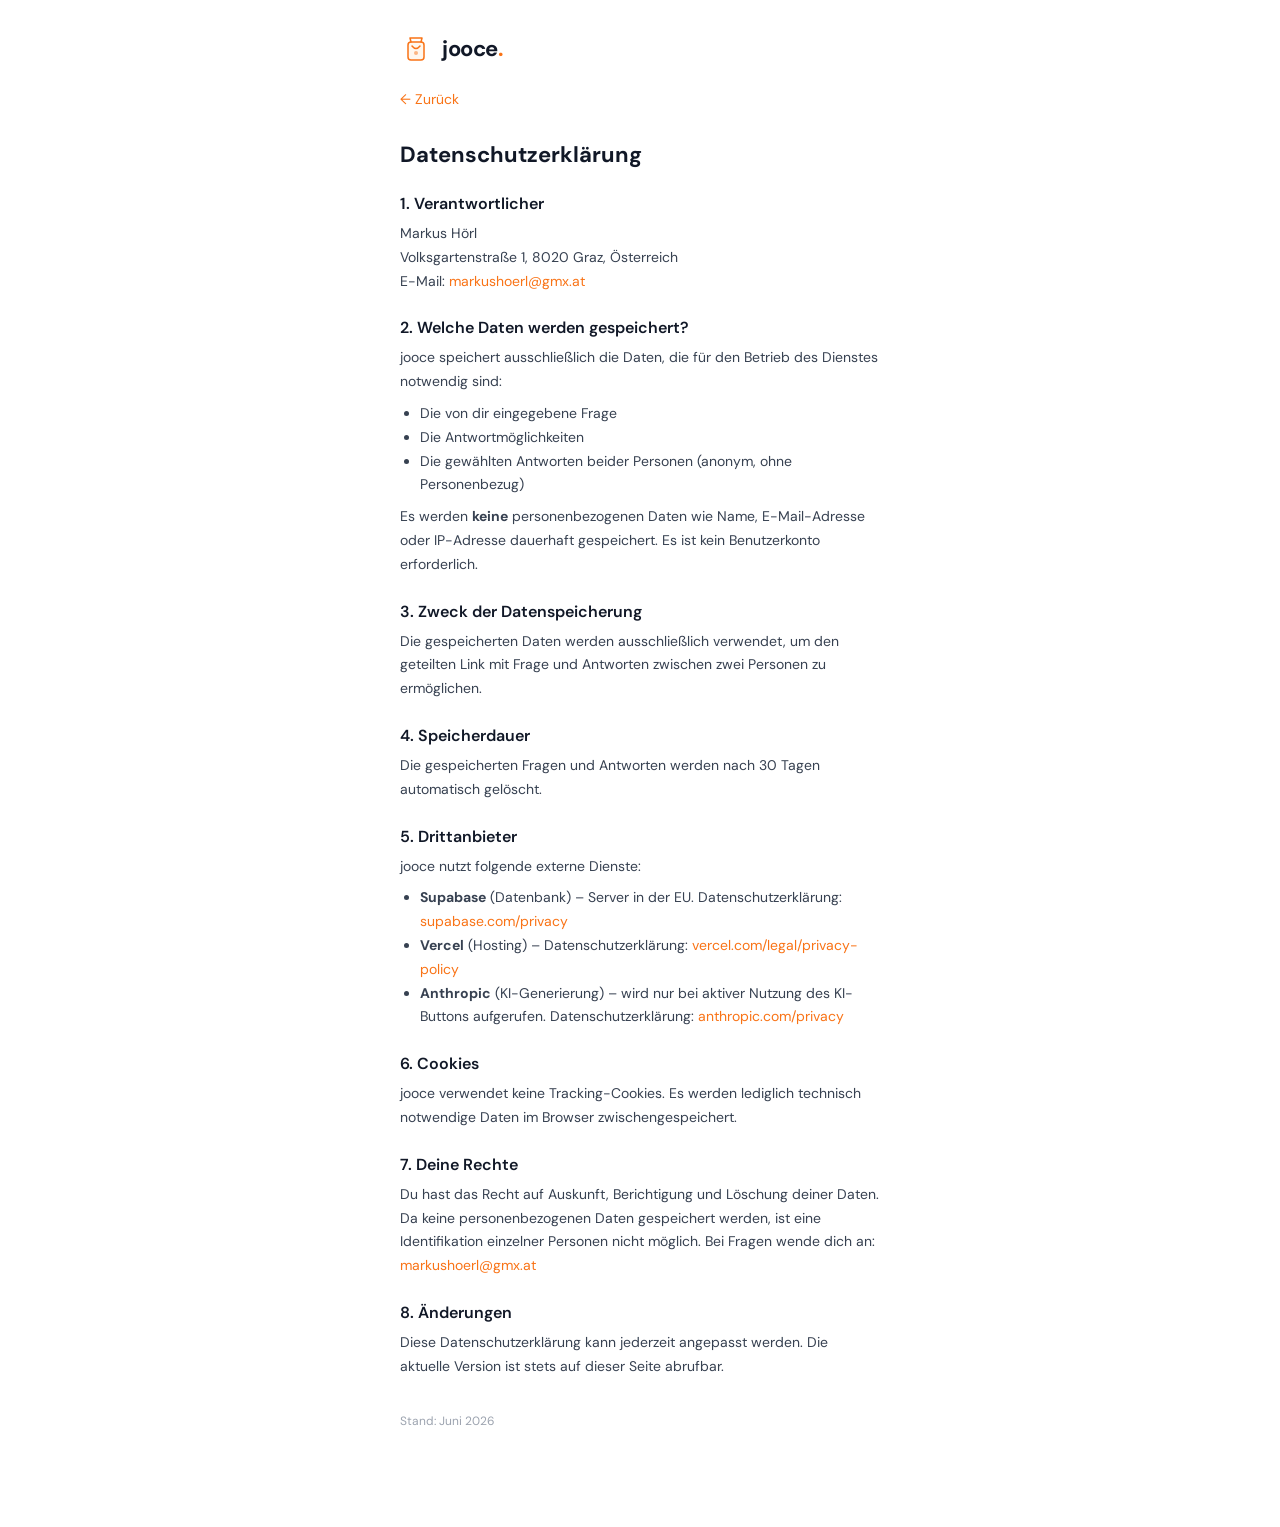
==== datenschutz.html @ 599cae91 "Add files via upload" ====
<!DOCTYPE html>
<html lang="de">
<head>
  <meta charset="UTF-8" />
  <meta name="viewport" content="width=device-width, initial-scale=1.0" />
  <title>Datenschutz – jooce.</title>
  <link rel="preconnect" href="https://fonts.googleapis.com" />
  <link href="https://fonts.googleapis.com/css2?family=DM+Sans:wght@400;500;600;700&display=swap" rel="stylesheet" />
  <link rel="stylesheet" href="/style.css" />
  <style>
    .legal { max-width: 520px; margin: 0 auto; padding: 2rem 1.25rem; }
    .legal h1 { font-size: 22px; font-weight: 700; margin-bottom: 1.5rem; color: #111827; }
    .legal h2 { font-size: 16px; font-weight: 600; margin: 1.5rem 0 0.5rem; color: #111827; }
    .legal p, .legal li { font-size: 14px; color: #374151; line-height: 1.7; }
    .legal a { color: #F97316; text-decoration: none; }
    .legal ul { padding-left: 1.25rem; margin: 0.5rem 0; }
    .back-btn { display: inline-flex; align-items: center; gap: 6px; font-size: 14px; color: #6B7280; margin-bottom: 2rem; text-decoration: none; }
    .back-btn:hover { color: #F97316; }
  </style>
</head>
<body>
<div class="legal">
  <div class="logo" style="margin-bottom:1.5rem;">
    <svg width="32" height="32" viewBox="0 0 32 32" fill="none">
      <rect x="8" y="10" width="16" height="18" rx="3" fill="#FFF7ED" stroke="#F97316" stroke-width="1.5"/>
      <path d="M11 10 L10 6 L22 6 L21 10" stroke="#F97316" stroke-width="1.5" stroke-linecap="round" stroke-linejoin="round" fill="none"/>
      <path d="M12 14 Q16 19 20 14" stroke="#F97316" stroke-width="1.5" stroke-linecap="round" fill="none"/>
      <circle cx="16" cy="21" r="2" fill="#F97316" opacity="0.5"/>
    </svg>
    <span class="logo-text">jooce<em>.</em></span>
  </div>

  <a href="/" class="back-btn">← Zurück</a>

  <h1>Datenschutzerklärung</h1>

  <h2>1. Verantwortlicher</h2>
  <p>
    Markus Hörl<br>
    Volksgartenstraße 1, 8020 Graz, Österreich<br>
    E-Mail: <a href="mailto:markushoerl@gmx.at">markushoerl@gmx.at</a>
  </p>

  <h2>2. Welche Daten werden gespeichert?</h2>
  <p>jooce speichert ausschließlich die Daten, die für den Betrieb des Dienstes notwendig sind:</p>
  <ul>
    <li>Die von dir eingegebene Frage</li>
    <li>Die Antwortmöglichkeiten</li>
    <li>Die gewählten Antworten beider Personen (anonym, ohne Personenbezug)</li>
  </ul>
  <p>Es werden <strong>keine</strong> personenbezogenen Daten wie Name, E-Mail-Adresse oder IP-Adresse dauerhaft gespeichert. Es ist kein Benutzerkonto erforderlich.</p>

  <h2>3. Zweck der Datenspeicherung</h2>
  <p>Die gespeicherten Daten werden ausschließlich verwendet, um den geteilten Link mit Frage und Antworten zwischen zwei Personen zu ermöglichen.</p>

  <h2>4. Speicherdauer</h2>
  <p>Die gespeicherten Fragen und Antworten werden nach 30 Tagen automatisch gelöscht.</p>

  <h2>5. Drittanbieter</h2>
  <p>jooce nutzt folgende externe Dienste:</p>
  <ul>
    <li><strong>Supabase</strong> (Datenbank) – Server in der EU. Datenschutzerklärung: <a href="https://supabase.com/privacy" target="_blank">supabase.com/privacy</a></li>
    <li><strong>Vercel</strong> (Hosting) – Datenschutzerklärung: <a href="https://vercel.com/legal/privacy-policy" target="_blank">vercel.com/legal/privacy-policy</a></li>
    <li><strong>Anthropic</strong> (KI-Generierung) – wird nur bei aktiver Nutzung des KI-Buttons aufgerufen. Datenschutzerklärung: <a href="https://www.anthropic.com/privacy" target="_blank">anthropic.com/privacy</a></li>
  </ul>

  <h2>6. Cookies</h2>
  <p>jooce verwendet keine Tracking-Cookies. Es werden lediglich technisch notwendige Daten im Browser zwischengespeichert.</p>

  <h2>7. Deine Rechte</h2>
  <p>Du hast das Recht auf Auskunft, Berichtigung und Löschung deiner Daten. Da keine personenbezogenen Daten gespeichert werden, ist eine Identifikation einzelner Personen nicht möglich. Bei Fragen wende dich an: <a href="mailto:markushoerl@gmx.at">markushoerl@gmx.at</a></p>

  <h2>8. Änderungen</h2>
  <p>Diese Datenschutzerklärung kann jederzeit angepasst werden. Die aktuelle Version ist stets auf dieser Seite abrufbar.</p>

  <p style="margin-top:2rem;color:#9CA3AF;font-size:12px;">Stand: Juni 2026</p>
</div>
</body>
</html>
---- style.css ----
*, *::before, *::after { box-sizing: border-box; margin: 0; padding: 0; }

:root {
  --orange:       #F97316;
  --orange-light: #FFF7ED;
  --orange-mid:   #FDBA74;
  --orange-dark:  #EA6A0A;
  --green:        #22C55E;
  --green-light:  #F0FDF4;
  --green-border: #BBF7D0;
  --green-dark:   #15803D;
  --text-primary:   #111827;
  --text-secondary: #6B7280;
  --border:         #E5E7EB;
  --bg:             #FFFFFF;
  --bg-secondary:   #F9FAFB;
  --radius:         14px;
  --font: 'DM Sans', sans-serif;
}

body { font-family: var(--font); background: var(--bg); color: var(--text-primary); min-height: 100vh; padding: 0 0 4rem; }
.wrap { max-width: 520px; margin: 0 auto; padding: 2rem 1.25rem; }

.logo { display: flex; align-items: center; gap: 10px; margin-bottom: 2rem; }
.logo-text { font-size: 22px; font-weight: 700; color: var(--text-primary); letter-spacing: -0.5px; }
.logo-text em { color: var(--orange); font-style: normal; }

.q-row { display: flex; align-items: stretch; gap: 10px; margin-bottom: 1rem; }
textarea {
  flex: 1; padding: 12px 14px;
  border: 1.5px solid var(--border); border-radius: var(--radius);
  font-family: var(--font); font-size: 15px; color: var(--text-primary);
  background: var(--bg); resize: none;
}
textarea:focus { outline: none; border-color: var(--orange); }

.max-badge {
  flex-shrink: 0; display: flex; flex-direction: column;
  align-items: center; justify-content: space-between;
  background: var(--orange-light); border: 1.5px solid var(--orange-mid);
  border-radius: var(--radius); padding: 10px 12px; min-width: 76px;
}
.badge-label { font-size: 11px; color: var(--orange); font-weight: 600; text-align: center; line-height: 1.3; }
.badge-controls { display: flex; align-items: center; gap: 6px; }
.cnt-btn {
  background: var(--bg); border: 1.5px solid var(--orange-mid); border-radius: 8px;
  cursor: pointer; color: var(--orange); font-size: 16px; font-weight: 700;
  width: 24px; height: 24px; display: flex; align-items: center; justify-content: center;
}
.cnt-btn:hover { background: var(--orange-light); }
.cnt-num { font-size: 16px; font-weight: 700; color: var(--orange); min-width: 16px; text-align: center; }

/* Answer rows */
.answer-row { display: flex; align-items: center; margin-bottom: 10px; }

.answer-field {
  flex: 1; display: flex; align-items: center;
  border: 1.5px solid var(--border); border-radius: var(--radius);
  background: var(--bg); height: 44px; overflow: hidden;
  transition: border-color 0.2s; position: relative;
}
.answer-field:focus-within { border-color: var(--orange); }

.check-wrap {
  flex-shrink: 0; width: 46px; height: 44px;
  display: flex; align-items: center; justify-content: center;
  cursor: pointer; transition: background 0.15s;
}
.check-wrap:hover { background: #F9FAFB; }

.check-circle {
  width: 26px; height: 26px; border-radius: 50%;
  border: 2px solid #D1D5DB;
  display: flex; align-items: center; justify-content: center;
  transition: all 0.2s; color: transparent; font-size: 14px;
  background: var(--bg);
}
.check-circle.checked { background: var(--green); border-color: var(--green); color: #fff; }

.answer-field input {
  flex: 1; height: 100%; padding: 0 10px;
  border: none; outline: none;
  font-family: var(--font); font-size: 14px; color: var(--text-primary);
  background: transparent;
}
.answer-field input:disabled { color: var(--text-secondary); cursor: default; }

/* X button – hidden by default, shown on hover/focus */
.del-btn {
  flex-shrink: 0;
  background: none; border: none;
  cursor: pointer; color: var(--text-secondary);
  width: 28px; height: 44px;
  display: none; align-items: center; justify-content: center;
  font-size: 14px; padding: 0;
  transition: color 0.15s;
}
.del-btn:hover { color: #EF4444; }
.answer-field:hover .del-btn,
.answer-field:focus-within .del-btn { display: flex; }

/* KI button – white bg, orange border, no divider */
.ki-btn {
  flex-shrink: 0;
  background: #FFFFFF;
  border: 1.5px solid var(--orange-mid);
  border-radius: 7px;
  cursor: pointer; color: var(--orange);
  height: 28px; width: 40px;
  margin-right: 8px;
  display: flex; align-items: center; justify-content: center;
  font-size: 12px; font-weight: 700; font-family: var(--font);
  transition: background 0.15s;
}
.ki-btn:hover { background: var(--orange-light); }
.ki-btn.loading { opacity: 0.5; pointer-events: none; }

/* Add row */
.add-row { margin-bottom: 1.25rem; }
.add-field {
  display: flex; align-items: center; gap: 8px;
  border: 1.5px dashed var(--border); border-radius: var(--radius);
  padding: 0 14px; height: 44px; cursor: pointer;
  color: var(--text-secondary); font-size: 14px; font-family: var(--font); background: none;
}
.add-field:hover { border-color: var(--orange-mid); color: var(--orange); background: var(--orange-light); }

/* Info box */
.info-box {
  background: var(--orange-light); border: 1.5px solid var(--orange-mid);
  border-radius: var(--radius); padding: 14px 16px; margin-bottom: 1.25rem;
  display: flex; flex-direction: column; gap: 10px;
}
.info-main { font-size: 13px; color: #92400E; font-weight: 400; line-height: 1.5; }
.info-row { display: flex; align-items: center; gap: 10px; font-size: 13px; color: #92400E; font-weight: 400; line-height: 1.5; }
.info-ki-badge {
  flex-shrink: 0; background: #FFFFFF;
  border: 1.5px solid var(--orange-mid); border-radius: 7px; padding: 3px 10px;
  font-size: 12px; font-weight: 700; color: var(--orange); font-family: var(--font);
}

/* Buttons */
.primary-btn {
  background: var(--orange); color: #fff; border: none;
  border-radius: var(--radius); padding: 13px 20px;
  font-size: 15px; font-weight: 600; cursor: pointer; width: 100%;
  font-family: var(--font); display: flex; align-items: center; justify-content: center; gap: 8px;
}
.primary-btn:hover { background: var(--orange-dark); }

.secondary-btn {
  background: none; border: 1.5px solid var(--border);
  border-radius: var(--radius); padding: 12px 20px;
  font-size: 15px; color: var(--text-primary); cursor: pointer;
  width: 100%; margin-top: 0.5rem; font-family: var(--font);
  display: flex; align-items: center; justify-content: center; gap: 8px;
}
.secondary-btn:hover { background: var(--bg-secondary); }

.share-btn {
  background: #25D366; color: #fff; border: none;
  border-radius: var(--radius); padding: 13px 20px;
  font-size: 15px; font-weight: 600; cursor: pointer;
  width: 100%; font-family: var(--font);
  display: flex; align-items: center; justify-content: center; gap: 8px;
}
.share-btn:hover { background: #1ebe5d; }

/* Person B */
.question-display { font-size: 20px; font-weight: 600; color: var(--text-primary); margin-bottom: 0.5rem; line-height: 1.4; }
.question-meta { font-size: 13px; color: var(--text-secondary); margin-bottom: 1.25rem; }

/* Waiting */
.waiting-center { display: flex; flex-direction: column; align-items: center; text-align: center; padding: 1rem 0; }
.waiting-glass { margin-bottom: 1.5rem; }
.waiting-title { font-size: 20px; font-weight: 600; color: var(--text-primary); line-height: 1.4; margin-bottom: 0.5rem; }
.waiting-sub { font-size: 14px; color: var(--text-secondary); margin-bottom: 1.5rem; }

/* Ad */
.ad-box {
  width: 100%; border-radius: var(--radius); border: 1.5px dashed var(--border);
  padding: 16px; margin-top: 1rem; text-align: center; background: var(--bg-secondary);
}
.ad-label { font-size: 10px; color: var(--text-secondary); text-transform: uppercase; letter-spacing: 0.06em; margin-bottom: 6px; }
.ad-text { font-size: 15px; font-weight: 600; margin-bottom: 2px; }
.ad-sub { font-size: 12px; color: var(--text-secondary); }

/* Result */
.result-center { display: flex; flex-direction: column; align-items: center; text-align: center; padding: 1rem 0; width: 100%; }
.result-big-glass { margin-bottom: 1.5rem; }
.result-title { font-size: 24px; font-weight: 700; color: var(--text-primary); margin-bottom: 0.4rem; line-height: 1.3; }
.result-sub { font-size: 14px; color: var(--text-secondary); margin-bottom: 1.5rem; }
.result-match-row {
  display: flex; align-items: center; gap: 12px;
  background: var(--green-light); border: 1.5px solid var(--green-border);
  border-radius: var(--radius); padding: 12px 16px;
  margin-bottom: 10px; width: 100%; text-align: left;
}
.result-match-text { font-size: 15px; font-weight: 500; color: var(--green-dark); }

.secret-note {
  font-size: 12px; color: var(--text-secondary); background: var(--bg-secondary);
  border-radius: var(--radius); padding: 10px 14px;
  display: flex; gap: 8px; align-items: flex-start; border: 1.5px solid var(--border);
}

@keyframes spin { to { transform: rotate(360deg); } }
.spinning { display: inline-block; animation: spin .8s linear infinite; }
@keyframes fadein { from { opacity: 0; transform: translateY(6px); } to { opacity: 1; transform: none; } }
.fadein { animation: fadein .35s ease forwards; }
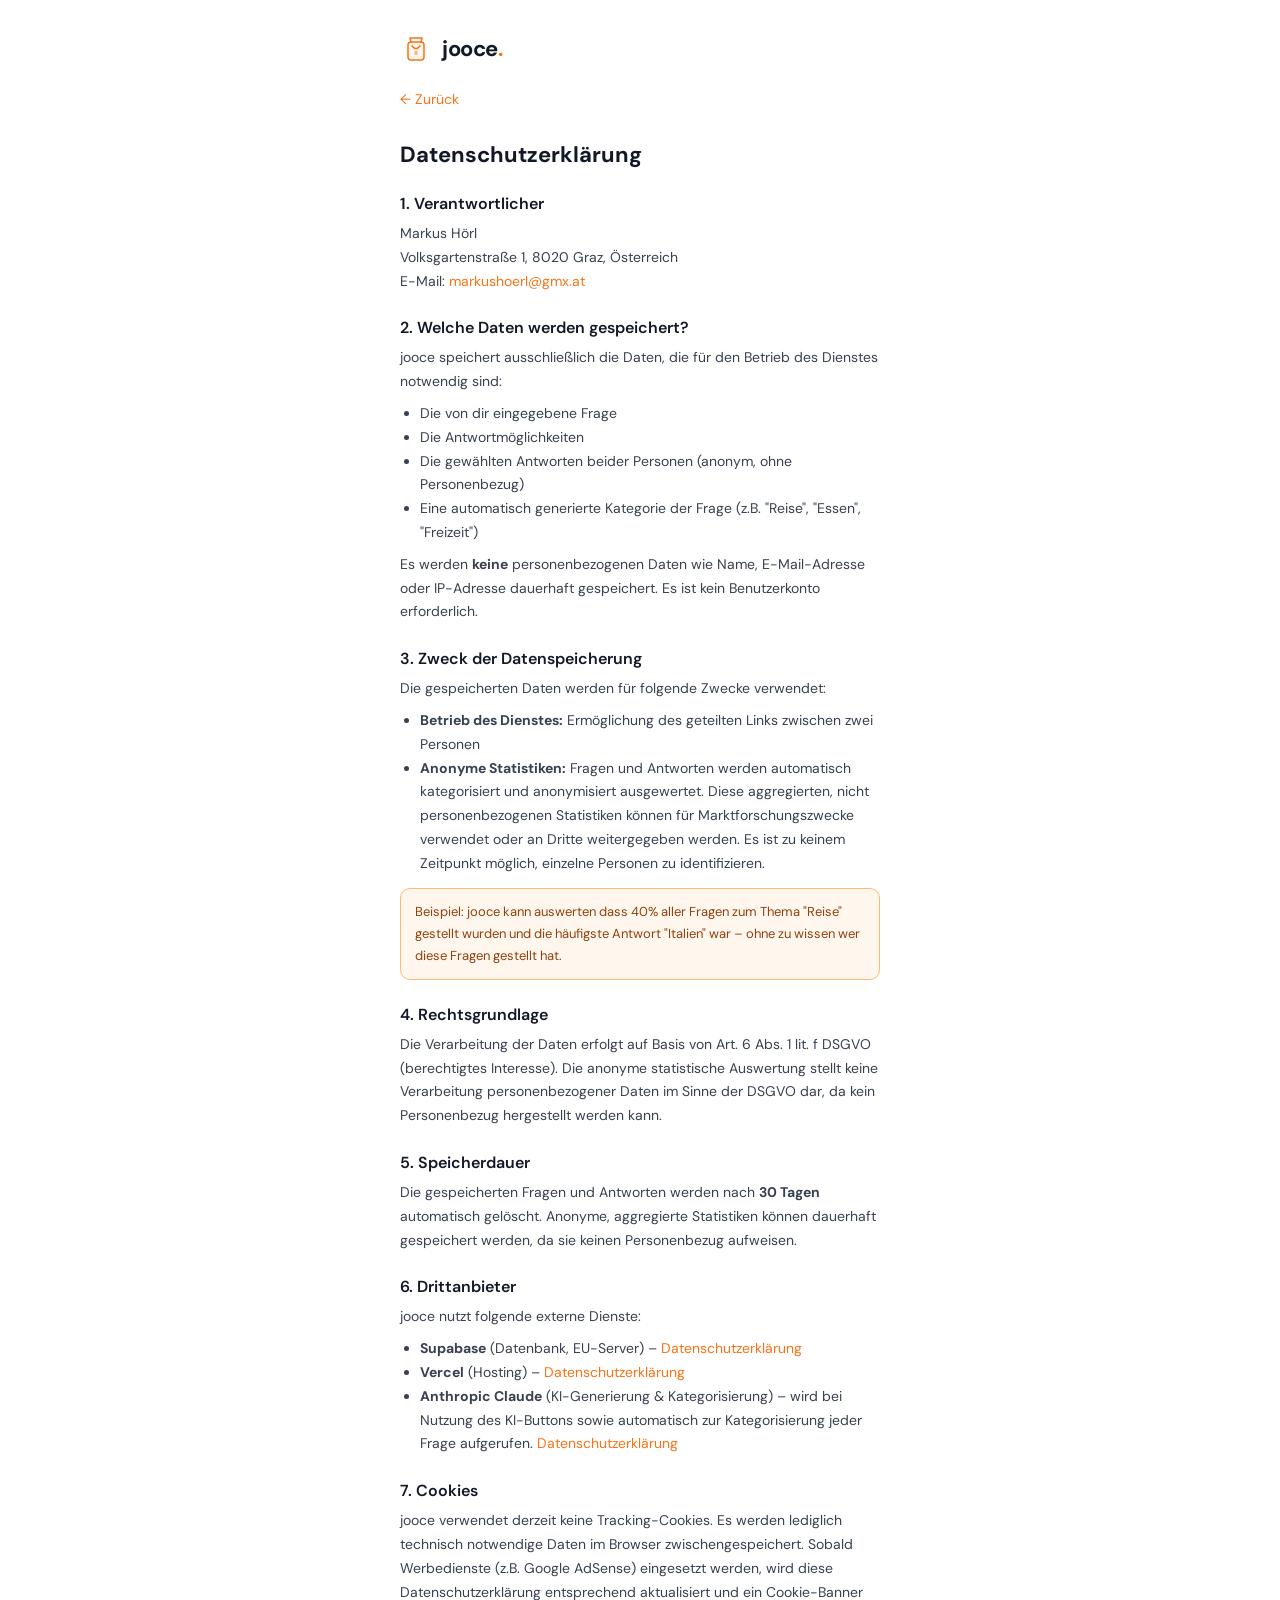
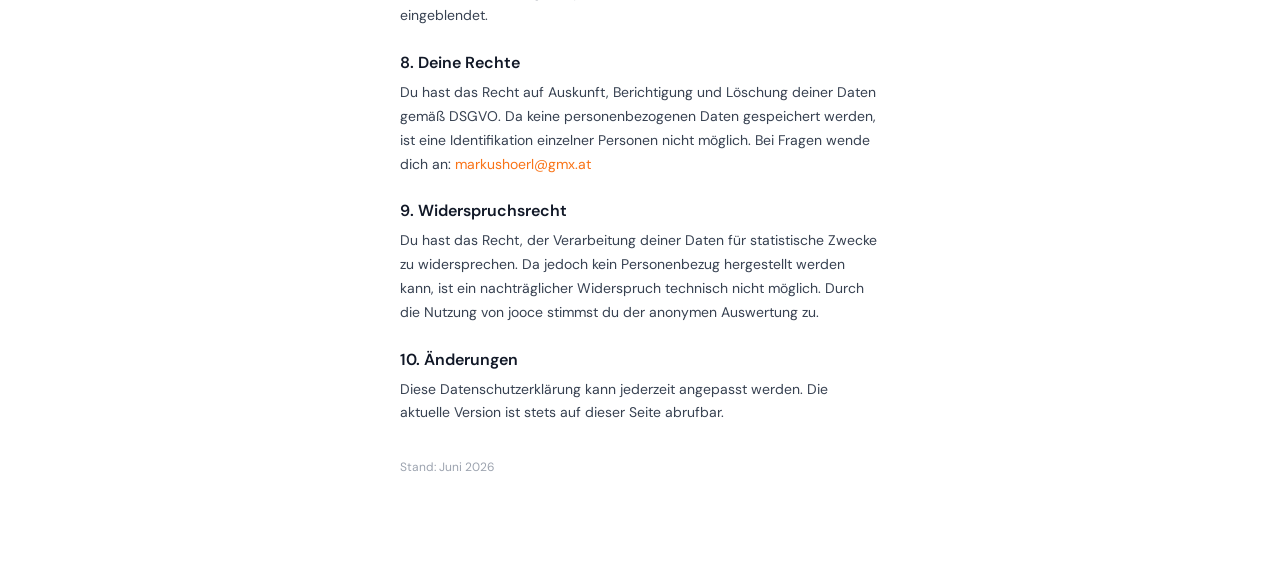
==== commit 4eddaa94: "Update datenschutz.html" ====
--- a/datenschutz.html
+++ b/datenschutz.html
@@ -16,6 +16,8 @@
     .legal ul { padding-left: 1.25rem; margin: 0.5rem 0; }
     .back-btn { display: inline-flex; align-items: center; gap: 6px; font-size: 14px; color: #6B7280; margin-bottom: 2rem; text-decoration: none; }
     .back-btn:hover { color: #F97316; }
+    .highlight { background: #FFF7ED; border: 1.5px solid #FDBA74; border-radius: 10px; padding: 12px 14px; margin: 0.75rem 0; }
+    .highlight p { margin: 0; font-size: 13px; color: #92400E; }
   </style>
 </head>
 <body>
@@ -47,30 +49,45 @@
     <li>Die von dir eingegebene Frage</li>
     <li>Die Antwortmöglichkeiten</li>
     <li>Die gewählten Antworten beider Personen (anonym, ohne Personenbezug)</li>
+    <li>Eine automatisch generierte Kategorie der Frage (z.B. "Reise", "Essen", "Freizeit")</li>
   </ul>
   <p>Es werden <strong>keine</strong> personenbezogenen Daten wie Name, E-Mail-Adresse oder IP-Adresse dauerhaft gespeichert. Es ist kein Benutzerkonto erforderlich.</p>
 
   <h2>3. Zweck der Datenspeicherung</h2>
-  <p>Die gespeicherten Daten werden ausschließlich verwendet, um den geteilten Link mit Frage und Antworten zwischen zwei Personen zu ermöglichen.</p>
+  <p>Die gespeicherten Daten werden für folgende Zwecke verwendet:</p>
+  <ul>
+    <li><strong>Betrieb des Dienstes:</strong> Ermöglichung des geteilten Links zwischen zwei Personen</li>
+    <li><strong>Anonyme Statistiken:</strong> Fragen und Antworten werden automatisch kategorisiert und anonymisiert ausgewertet. Diese aggregierten, nicht personenbezogenen Statistiken können für Marktforschungszwecke verwendet oder an Dritte weitergegeben werden. Es ist zu keinem Zeitpunkt möglich, einzelne Personen zu identifizieren.</li>
+  </ul>
 
-  <h2>4. Speicherdauer</h2>
-  <p>Die gespeicherten Fragen und Antworten werden nach 30 Tagen automatisch gelöscht.</p>
+  <div class="highlight">
+    <p>Beispiel: jooce kann auswerten dass 40% aller Fragen zum Thema "Reise" gestellt wurden und die häufigste Antwort "Italien" war – ohne zu wissen wer diese Fragen gestellt hat.</p>
+  </div>
 
-  <h2>5. Drittanbieter</h2>
+  <h2>4. Rechtsgrundlage</h2>
+  <p>Die Verarbeitung der Daten erfolgt auf Basis von Art. 6 Abs. 1 lit. f DSGVO (berechtigtes Interesse). Die anonyme statistische Auswertung stellt keine Verarbeitung personenbezogener Daten im Sinne der DSGVO dar, da kein Personenbezug hergestellt werden kann.</p>
+
+  <h2>5. Speicherdauer</h2>
+  <p>Die gespeicherten Fragen und Antworten werden nach <strong>30 Tagen</strong> automatisch gelöscht. Anonyme, aggregierte Statistiken können dauerhaft gespeichert werden, da sie keinen Personenbezug aufweisen.</p>
+
+  <h2>6. Drittanbieter</h2>
   <p>jooce nutzt folgende externe Dienste:</p>
   <ul>
-    <li><strong>Supabase</strong> (Datenbank) – Server in der EU. Datenschutzerklärung: <a href="https://supabase.com/privacy" target="_blank">supabase.com/privacy</a></li>
-    <li><strong>Vercel</strong> (Hosting) – Datenschutzerklärung: <a href="https://vercel.com/legal/privacy-policy" target="_blank">vercel.com/legal/privacy-policy</a></li>
-    <li><strong>Anthropic</strong> (KI-Generierung) – wird nur bei aktiver Nutzung des KI-Buttons aufgerufen. Datenschutzerklärung: <a href="https://www.anthropic.com/privacy" target="_blank">anthropic.com/privacy</a></li>
+    <li><strong>Supabase</strong> (Datenbank, EU-Server) – <a href="https://supabase.com/privacy" target="_blank">Datenschutzerklärung</a></li>
+    <li><strong>Vercel</strong> (Hosting) – <a href="https://vercel.com/legal/privacy-policy" target="_blank">Datenschutzerklärung</a></li>
+    <li><strong>Anthropic Claude</strong> (KI-Generierung & Kategorisierung) – wird bei Nutzung des KI-Buttons sowie automatisch zur Kategorisierung jeder Frage aufgerufen. <a href="https://www.anthropic.com/privacy" target="_blank">Datenschutzerklärung</a></li>
   </ul>
 
-  <h2>6. Cookies</h2>
-  <p>jooce verwendet keine Tracking-Cookies. Es werden lediglich technisch notwendige Daten im Browser zwischengespeichert.</p>
+  <h2>7. Cookies</h2>
+  <p>jooce verwendet derzeit keine Tracking-Cookies. Es werden lediglich technisch notwendige Daten im Browser zwischengespeichert. Sobald Werbedienste (z.B. Google AdSense) eingesetzt werden, wird diese Datenschutzerklärung entsprechend aktualisiert und ein Cookie-Banner eingeblendet.</p>
 
-  <h2>7. Deine Rechte</h2>
-  <p>Du hast das Recht auf Auskunft, Berichtigung und Löschung deiner Daten. Da keine personenbezogenen Daten gespeichert werden, ist eine Identifikation einzelner Personen nicht möglich. Bei Fragen wende dich an: <a href="mailto:markushoerl@gmx.at">markushoerl@gmx.at</a></p>
+  <h2>8. Deine Rechte</h2>
+  <p>Du hast das Recht auf Auskunft, Berichtigung und Löschung deiner Daten gemäß DSGVO. Da keine personenbezogenen Daten gespeichert werden, ist eine Identifikation einzelner Personen nicht möglich. Bei Fragen wende dich an: <a href="mailto:markushoerl@gmx.at">markushoerl@gmx.at</a></p>
 
-  <h2>8. Änderungen</h2>
+  <h2>9. Widerspruchsrecht</h2>
+  <p>Du hast das Recht, der Verarbeitung deiner Daten für statistische Zwecke zu widersprechen. Da jedoch kein Personenbezug hergestellt werden kann, ist ein nachträglicher Widerspruch technisch nicht möglich. Durch die Nutzung von jooce stimmst du der anonymen Auswertung zu.</p>
+
+  <h2>10. Änderungen</h2>
   <p>Diese Datenschutzerklärung kann jederzeit angepasst werden. Die aktuelle Version ist stets auf dieser Seite abrufbar.</p>
 
   <p style="margin-top:2rem;color:#9CA3AF;font-size:12px;">Stand: Juni 2026</p>
